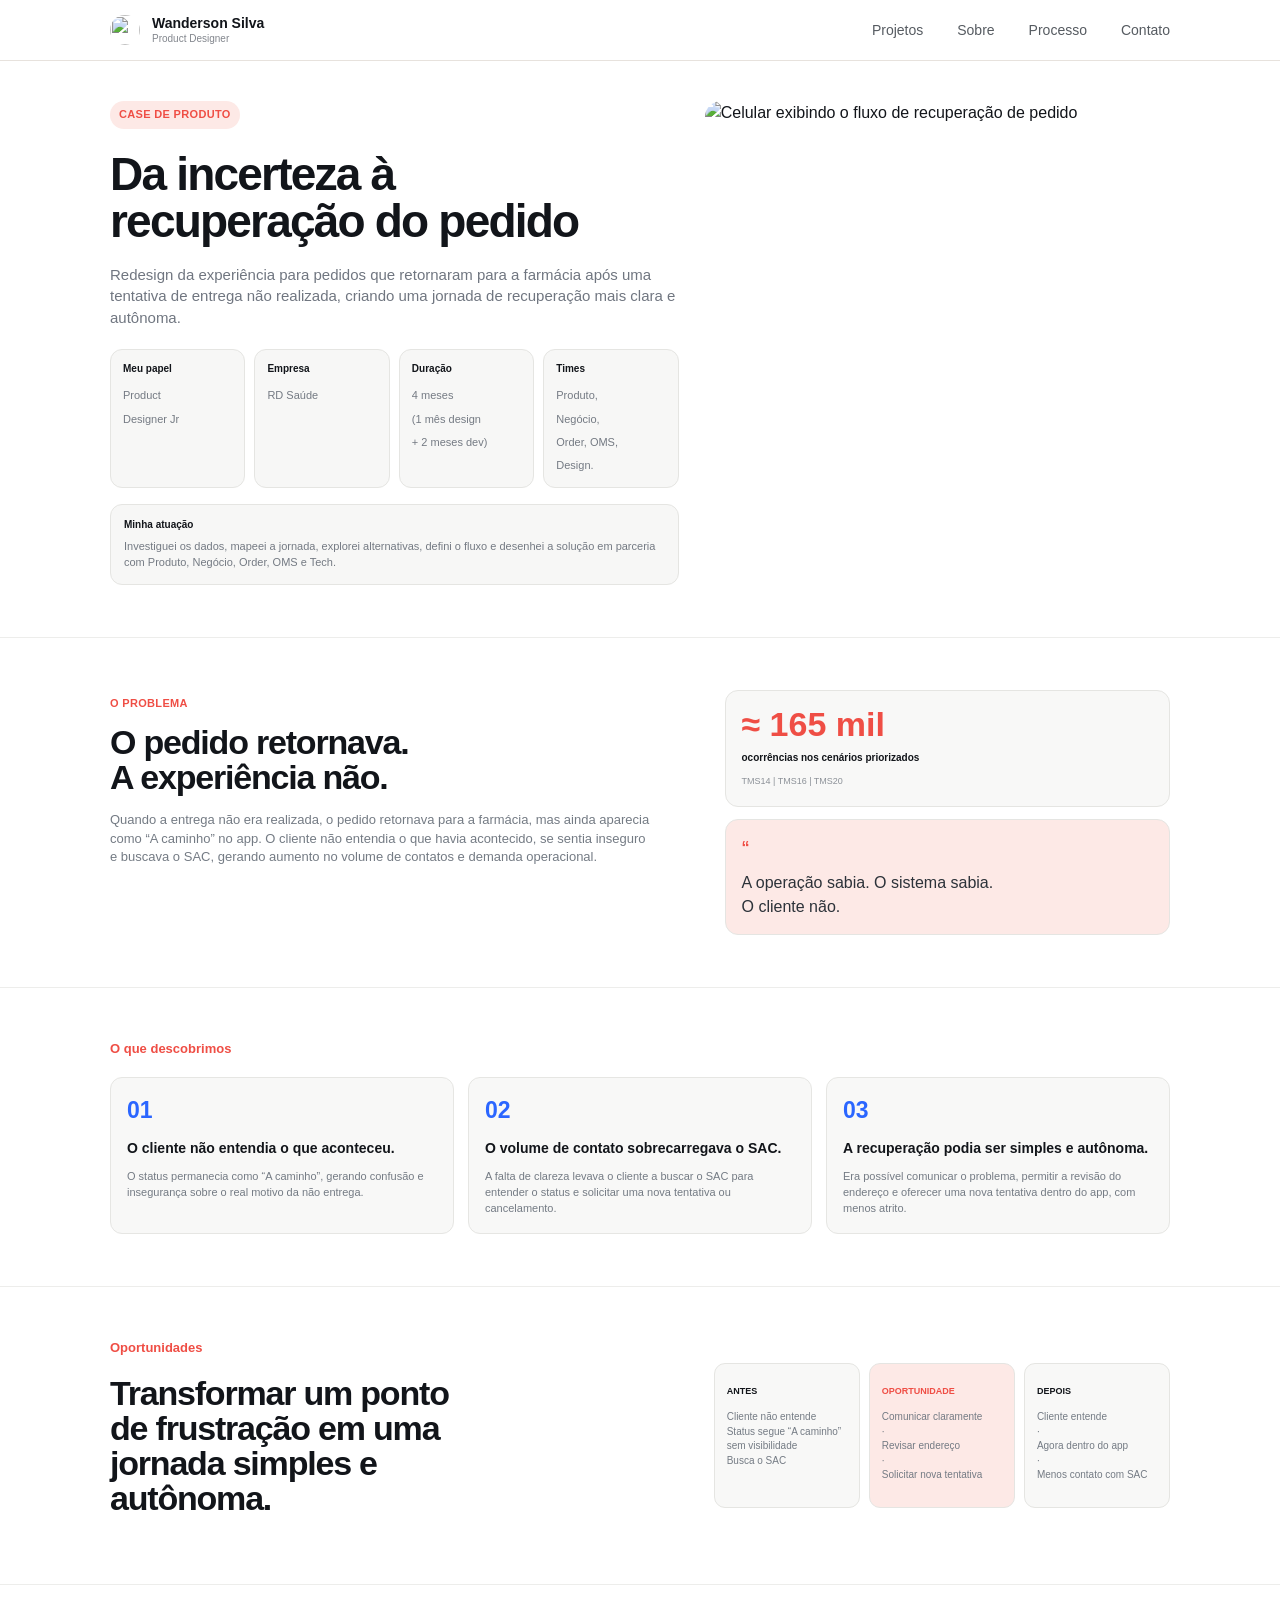
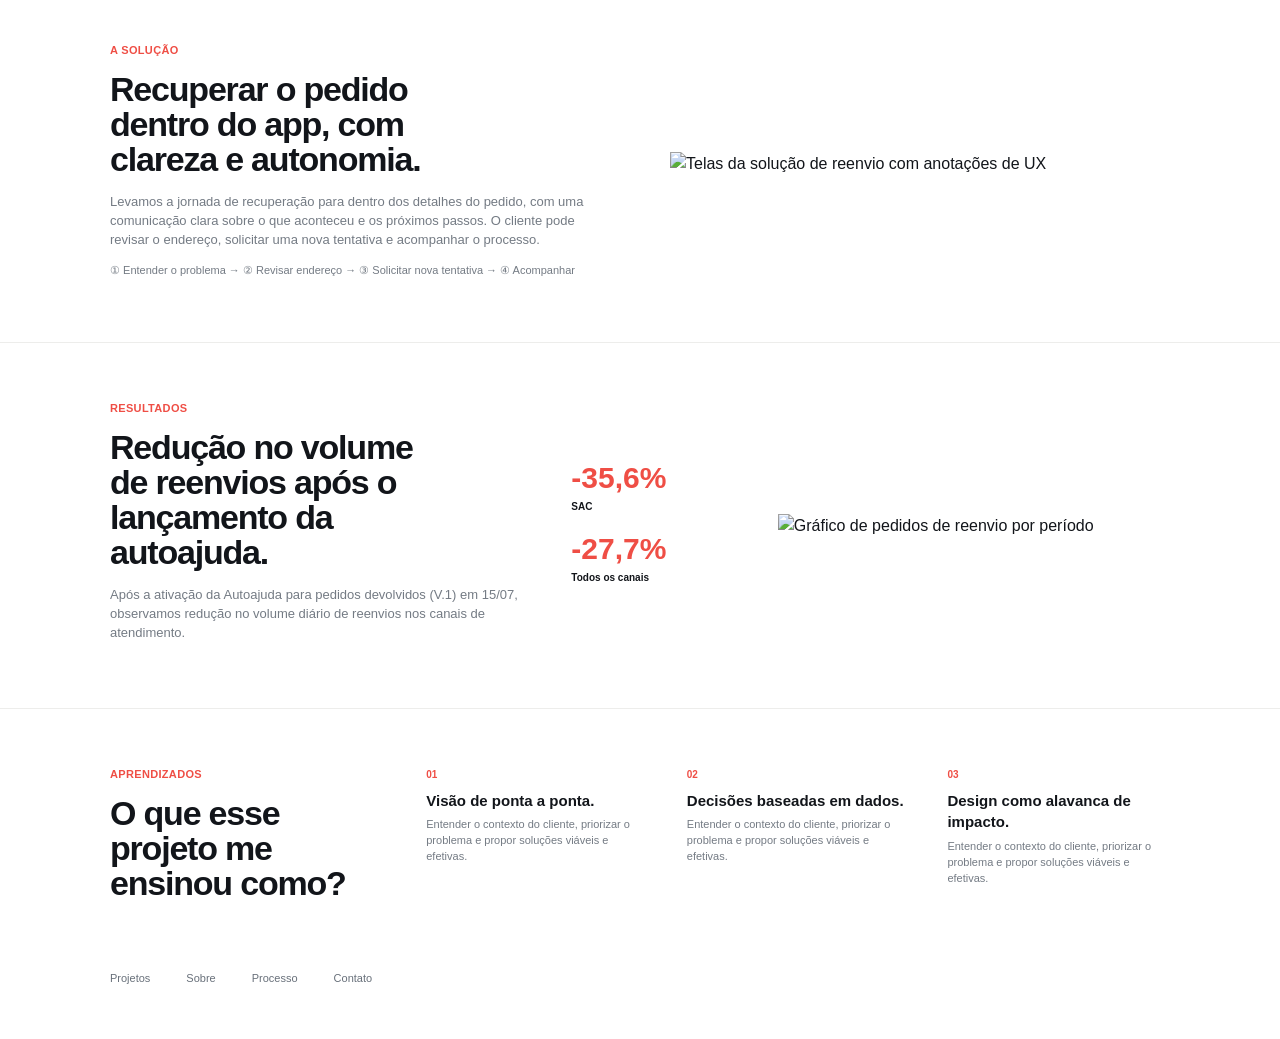
==== case-reenvio.html @ 33a37ca5 "Add reenvio case page" ====
<!doctype html>
<html lang="pt-BR">
<head>
  <meta charset="utf-8" />
  <meta name="viewport" content="width=device-width, initial-scale=1" />
  <title>Reenvio de pedidos — Wanderson Silva</title>
  <meta name="description" content="Case de produto: reenvio automático de pedidos." />
  <link rel="stylesheet" href="styles.css" />
</head>
<body class="case-page">
<header class="site-header case-header"><div class="container header-inner">
  <a class="case-brand" href="index.html"><img data-b64="profile.jpg.b64" src="" alt=""><span><strong>Wanderson Silva</strong><small>Product Designer</small></span></a>
  <nav class="desktop-nav"><a href="index.html#projetos">Projetos</a><a href="index.html#sobre">Sobre</a><a href="index.html#processo">Processo</a><a href="index.html#contato">Contato</a></nav>
</div></header>
<main>
  <section class="case-hero section-white"><div class="container case-hero-grid">
    <div><span class="eyebrow case-pill">CASE DE PRODUTO</span><h1>Da incerteza à<br>recuperação do pedido</h1><p class="case-lead">Redesign da experiência para pedidos que retornaram para a farmácia após uma tentativa de entrega não realizada, criando uma jornada de recuperação mais clara e autônoma.</p>
      <div class="meta-grid"><div><b>Meu papel</b><span>Product<br>Designer Jr</span></div><div><b>Empresa</b><span>RD Saúde</span></div><div><b>Duração</b><span>4 meses<br>(1 mês design<br>+ 2 meses dev)</span></div><div><b>Times</b><span>Produto,<br>Negócio,<br>Order, OMS,<br>Design.</span></div></div>
      <div class="my-role"><b>Minha atuação</b><p>Investiguei os dados, mapeei a jornada, explorei alternativas, defini o fluxo e desenhei a solução em parceria com Produto, Negócio, Order, OMS e Tech.</p></div>
    </div>
    <img class="case-hero-image" data-b64="case-hero.jpg.b64" src="" alt="Celular exibindo o fluxo de recuperação de pedido">
  </div></section>

  <section class="case-section"><div class="container two-col case-problem"><div><span class="eyebrow case-red">O PROBLEMA</span><h2>O pedido retornava.<br>A experiência não.</h2><p>Quando a entrega não era realizada, o pedido retornava para a farmácia, mas ainda aparecia como “A caminho” no app. O cliente não entendia o que havia acontecido, se sentia inseguro e buscava o SAC, gerando aumento no volume de contatos e demanda operacional.</p></div><div class="problem-side"><div class="metric-card"><strong>≈ 165 mil</strong><b>ocorrências nos cenários priorizados</b><small>TMS14 | TMS16 | TMS20</small></div><div class="quote-card"><span>“</span><p>A operação sabia. O sistema sabia.<br>O cliente não.</p></div></div></div></section>

  <section class="case-section case-discover"><div class="container"><span class="section-label-red">O que descobrimos</span><div class="discover-grid">
    <article><strong>01</strong><h3>O cliente não entendia o que aconteceu.</h3><p>O status permanecia como “A caminho”, gerando confusão e insegurança sobre o real motivo da não entrega.</p></article>
    <article><strong>02</strong><h3>O volume de contato sobrecarregava o SAC.</h3><p>A falta de clareza levava o cliente a buscar o SAC para entender o status e solicitar uma nova tentativa ou cancelamento.</p></article>
    <article><strong>03</strong><h3>A recuperação podia ser simples e autônoma.</h3><p>Era possível comunicar o problema, permitir a revisão do endereço e oferecer uma nova tentativa dentro do app, com menos atrito.</p></article>
  </div></div></section>

  <section class="case-section"><div class="container opportunity-grid"><div><span class="section-label-red">Oportunidades</span><h2>Transformar um ponto<br>de frustração em uma<br>jornada simples e<br>autônoma.</h2></div><div class="opportunity-cards"><article><b>ANTES</b><p>Cliente não entende<br>Status segue “A caminho” sem visibilidade<br>Busca o SAC</p></article><article class="highlight"><b>OPORTUNIDADE</b><p>Comunicar claramente<br>·<br>Revisar endereço<br>·<br>Solicitar nova tentativa</p></article><article><b>DEPOIS</b><p>Cliente entende<br>·<br>Agora dentro do app<br>·<br>Menos contato com SAC</p></article></div></div></section>

  <section class="case-section"><div class="container solution-grid"><div><span class="eyebrow case-red">A SOLUÇÃO</span><h2>Recuperar o pedido<br>dentro do app, com<br>clareza e autonomia.</h2><p>Levamos a jornada de recuperação para dentro dos detalhes do pedido, com uma comunicação clara sobre o que aconteceu e os próximos passos. O cliente pode revisar o endereço, solicitar uma nova tentativa e acompanhar o processo.</p><p class="flow-line">① Entender o problema → ② Revisar endereço → ③ Solicitar nova tentativa → ④ Acompanhar</p></div><div><img class="solution-image" data-b64="case-solution.jpg.b64" src="" alt="Telas da solução de reenvio com anotações de UX"></div></div></section>

  <section class="case-section results-section"><div class="container results-grid"><div><span class="eyebrow case-red">RESULTADOS</span><h2>Redução no volume<br>de reenvios após o<br>lançamento da<br>autoajuda.</h2><p>Após a ativação da Autoajuda para pedidos devolvidos (V.1) em 15/07, observamos redução no volume diário de reenvios nos canais de atendimento.</p></div><div class="result-metrics"><div><strong>-35,6%</strong><span>SAC</span></div><div><strong>-27,7%</strong><span>Todos os canais</span></div></div><div><img class="chart-image" data-b64="case-chart.jpg.b64" src="" alt="Gráfico de pedidos de reenvio por período"></div></div></section>

  <section class="case-section learnings"><div class="container learn-grid"><div><span class="eyebrow case-red">APRENDIZADOS</span><h2>O que esse<br>projeto me<br>ensinou como?</h2></div><article><b>01</b><h3>Visão de ponta a ponta.</h3><p>Entender o contexto do cliente, priorizar o problema e propor soluções viáveis e efetivas.</p></article><article><b>02</b><h3>Decisões baseadas em dados.</h3><p>Entender o contexto do cliente, priorizar o problema e propor soluções viáveis e efetivas.</p></article><article><b>03</b><h3>Design como alavanca de impacto.</h3><p>Entender o contexto do cliente, priorizar o problema e propor soluções viáveis e efetivas.</p></article></div>
    <div class="container case-bottom-nav"><a href="index.html#projetos">Projetos</a><a href="index.html#sobre">Sobre</a><a href="index.html#processo">Processo</a><a href="index.html#contato">Contato</a></div>
  </section>
</main>
<script src="script.js"></script>
</body></html>
---- styles.css ----
:root{--bg:#fff;--text:#12151a;--muted:#6f747b;--line:#e7e2dd;--soft:#f7f6f4;--accent:#cc855c;--accent-soft:#f0e2d8;--dark:#101317;--dark-2:#191d23;--green:#28c76f;--red:#ef4e45;--red-soft:#fde9e6;--blue:#2b66ff;--radius:14px}
*{box-sizing:border-box}html{scroll-behavior:smooth}body{margin:0;font-family:Arial,Helvetica,sans-serif;color:var(--text);background:var(--bg);line-height:1.45}a{color:inherit;text-decoration:none}button{font:inherit}.container{width:min(1060px,calc(100% - 64px));margin:auto}.site-header{height:72px;border-bottom:1px solid var(--line);display:flex;align-items:center;background:rgba(255,255,255,.96);position:sticky;top:0;z-index:20;backdrop-filter:blur(10px)}.header-inner{display:flex;align-items:center;justify-content:space-between}.brand{font-weight:700;font-size:28px;letter-spacing:-1.2px}.desktop-nav{display:flex;gap:34px;align-items:center;font-size:14px}.desktop-nav a{color:#565b61}.desktop-nav a:hover{color:#111}.header-actions{display:flex;gap:14px;align-items:center}.btn{display:inline-flex;align-items:center;justify-content:center;gap:9px;border-radius:999px;padding:13px 24px;font-weight:700;font-size:13px;border:1px solid transparent;transition:.2s}.btn-small{padding:10px 18px}.btn-dark{background:#12151a;color:#fff}.btn-dark:hover{transform:translateY(-1px)}.btn-outline{border-color:#60656b;background:#fff}.btn-outline:hover{background:#f5f5f5}.icon-btn{width:38px;height:38px;border-radius:50%;border:0;background:#11151a;color:#fff;display:grid;place-items:center;cursor:pointer}.section-white{background:#fff}.hero{padding:44px 0 54px}.hero-grid{min-height:470px;display:grid;grid-template-columns:1.05fr .95fr;gap:56px;align-items:center}.eyebrow{font-size:11px;font-weight:700;letter-spacing:.03em}.pill{display:inline-block;background:var(--accent-soft);padding:7px 11px;border-radius:999px}.hero h1{font-size:46px;line-height:1.03;letter-spacing:-1.8px;margin:34px 0 36px;max-width:650px}.hero h1 span,.about h2 span{color:var(--accent)}.hero-copy>p{max-width:420px;color:var(--muted);font-size:15px;margin-bottom:28px}.hero-actions{display:flex;gap:12px;flex-wrap:wrap}.availability{font-size:12px;color:#75797f;margin-top:24px;display:flex;gap:9px;align-items:center}.availability i{width:8px;height:8px;background:#2ecc71;border-radius:50%}.hero-visual{height:430px;position:relative;display:grid;place-items:center}.hero-visual img{width:310px;height:310px;object-fit:cover;border-radius:50%;position:relative;z-index:2}.orbit{position:absolute;width:410px;height:410px;border:1px dashed #e7d4c7;border-radius:50%}.dot{position:absolute;background:#101317;border-radius:50%;z-index:3}.dot-1{width:74px;height:74px;right:-10px;top:132px}.dot-2{width:100px;height:100px;right:20px;bottom:62px}.dot-3{width:72px;height:72px;left:255px;bottom:3px}
.projects{background:var(--dark);color:#fff;padding:52px 0 64px}.projects-head{display:flex;align-items:center;justify-content:space-between;margin-bottom:28px}.green{color:var(--green)}.projects-tools{display:flex;align-items:center;gap:14px;font-size:12px}.round-arrow{width:34px;height:34px;border:1px solid #2d3238;background:transparent;color:#fff;border-radius:50%;cursor:pointer}.project-window{overflow:hidden}.project-track{display:flex;gap:32px;transition:transform .35s ease}.project-card{flex:0 0 calc((100% - 64px)/3);background:var(--dark-2);border:1px solid #313740;border-radius:14px;overflow:hidden}.project-image{display:block;aspect-ratio:1.55/1;overflow:hidden;background:#090a0c}.project-image img{width:100%;height:100%;object-fit:cover;display:block}.project-body{padding:20px 22px 22px}.tag-dark{display:inline-block;background:#252a31;color:#9ca3ad;border-radius:999px;padding:5px 9px;font-size:10px}.project-card h3{font-family:Arial,Helvetica,sans-serif;font-size:22px;letter-spacing:-.4px;margin:12px 0 8px}.project-card p{color:#939aa4;font-size:12px;margin:0 0 22px}.case-link{font-size:12px;font-weight:700}.case-link.disabled{opacity:.55}
.process{padding:58px 0;border-bottom:1px solid var(--line)}.process-grid{display:grid;grid-template-columns:1.8fr repeat(4,1fr);gap:36px;align-items:start}.accent{color:var(--accent)}.process-intro h2,.about h2,.contact h2{font-size:34px;line-height:1.05;letter-spacing:-.9px;margin:10px 0 20px}.process-intro p,.process-step p{color:var(--muted);font-size:12px}.process-icon{width:42px;height:42px;border-radius:50%;display:grid;place-items:center;background:var(--accent-soft);color:var(--accent);font-size:20px}.process-step h3{font-size:17px;margin:11px 0 6px}.process-step>div{display:flex;gap:6px;flex-wrap:wrap}.process-step>div span{background:#f4f4f4;color:#8a8e94;border-radius:999px;font-size:9px;padding:4px 7px}
.about{padding:58px 0 64px}.about-grid{display:grid;grid-template-columns:1.1fr .9fr;gap:100px}.about h2{font-size:38px;margin-top:12px}.about-copy p{font-size:13px;color:var(--muted);max-width:600px}.principles>.eyebrow{display:block;margin-bottom:22px}.principle{display:grid;grid-template-columns:42px 1fr;gap:14px;margin:16px 0}.principle>b{width:36px;height:36px;border-radius:8px;background:var(--accent-soft);color:var(--accent);display:grid;place-items:center}.principle h3{margin:0;font-size:15px}.principle p{margin:4px 0 0;color:var(--muted);font-size:11px}.contact{background:var(--dark);color:#fff;padding:62px 0}.contact-inner{display:flex;justify-content:space-between;align-items:center}.footer-eyebrow{color:var(--accent)}.contact h2{font-size:32px;margin:10px 0}.contact p{color:#9ca1a8;font-size:12px}.contact-actions{display:flex;align-items:center;gap:12px}.btn-accent{background:var(--accent);color:#fff;padding-inline:29px}.footer-icon{background:#1d2127;color:#fff}
.case-page{background:#fff}.case-header{position:relative;height:61px}.case-brand{display:flex;gap:12px;align-items:center}.case-brand img{width:30px;height:30px;border-radius:50%;object-fit:cover}.case-brand span{display:flex;flex-direction:column;line-height:1.1}.case-brand strong{font-size:14px}.case-brand small{font-size:10px;color:#82868d;margin-top:2px}.case-hero{padding:40px 0 52px}.case-hero-grid{display:grid;grid-template-columns:1.1fr .9fr;gap:26px;align-items:start}.case-pill{display:inline-block;color:var(--red);background:var(--red-soft);padding:6px 9px;border-radius:999px}.case-hero h1{font-size:46px;line-height:1.03;letter-spacing:-1.8px;margin:22px 0 18px}.case-lead{font-size:15px;color:#707680;max-width:580px}.meta-grid{display:grid;grid-template-columns:repeat(4,1fr);gap:9px;margin:20px 0 16px}.meta-grid>div,.my-role{background:#f7f7f6;border:1px solid #e5e5e2;border-radius:12px;padding:12px}.meta-grid b,.my-role b{font-size:10px;display:block;margin-bottom:6px}.meta-grid span,.my-role p{font-size:11px;color:#747a83;margin:0}.my-role{padding:13px}.case-hero-image{width:100%;height:395px;border-radius:16px;object-fit:cover}.case-section{padding:52px 0;border-top:1px solid #ededeb}.two-col{display:grid;grid-template-columns:1.1fr .9fr;gap:70px;align-items:start}.case-red,.section-label-red{color:var(--red);font-weight:700}.case-section h2{font-size:34px;line-height:1.03;letter-spacing:-1.2px;margin:12px 0 16px}.case-section p{color:#747b84;font-size:13px}.problem-side{display:grid;gap:12px}.metric-card,.quote-card{border:1px solid #e5e5e2;border-radius:13px;padding:16px;background:#f8f8f7}.metric-card strong{display:block;color:var(--red);font-size:34px;line-height:1}.metric-card b{display:block;font-size:10px;margin:10px 0 2px}.metric-card small{color:#8b9097;font-size:9px}.quote-card{background:var(--red-soft)}.quote-card span{color:var(--red);font-weight:700}.quote-card p{font-size:16px;color:#2c3239;margin:12px 0 0}.section-label-red{font-size:13px;display:block;margin-bottom:18px}.discover-grid{display:grid;grid-template-columns:repeat(3,1fr);gap:14px}.discover-grid article{padding:16px;border-radius:12px;border:1px solid #e6e6e3;background:#f8f8f7}.discover-grid strong{color:var(--blue);font-size:23px}.discover-grid h3{font-size:14px;margin:11px 0}.discover-grid p{font-size:11px;margin:0}.opportunity-grid{display:grid;grid-template-columns:1.1fr .9fr;gap:46px;align-items:center}.opportunity-cards{display:grid;grid-template-columns:repeat(3,1fr);gap:9px}.opportunity-cards article{padding:13px 12px;border:1px solid #e5e5e2;background:#f8f8f7;border-radius:11px;min-height:145px}.opportunity-cards .highlight{background:var(--red-soft)}.opportunity-cards b{font-size:9px}.opportunity-cards .highlight b{color:var(--red)}.opportunity-cards p{font-size:10px}.solution-grid{display:grid;grid-template-columns:1fr 1fr;gap:60px;align-items:center}.flow-line{font-size:11px!important}.solution-image{width:100%;display:block}.results-grid{display:grid;grid-template-columns:1.1fr .45fr 1fr;gap:30px;align-items:center}.result-metrics{display:grid;gap:18px}.result-metrics strong{display:block;color:var(--red);font-size:30px;line-height:1}.result-metrics span{font-size:10px;font-weight:700}.chart-image{width:100%;display:block}.learn-grid{display:grid;grid-template-columns:1.25fr repeat(3,1fr);gap:38px}.learn-grid article>b{color:var(--red);font-size:10px}.learn-grid h3{font-size:15px;margin:6px 0}.learn-grid p{font-size:11px;margin:0}.case-bottom-nav{display:flex;gap:36px;font-size:11px;color:#68707a;margin-top:54px}
body.dark{--bg:#0d1014;--text:#f5f5f4;--muted:#a5abb3;--line:#262b31;--soft:#171b20;background:#0d1014;color:#f5f5f4}body.dark .site-header{background:rgba(13,16,20,.95)}body.dark .section-white,body.dark .hero,body.dark .process,body.dark .about{background:#0d1014}body.dark .btn-outline{background:transparent;color:#fff;border-color:#6b7178}body.dark .desktop-nav a{color:#c5c8cc}body.dark .process-step>div span{background:#181d22}body.dark .principle p,body.dark .about-copy p{color:#a8adb5}
@media(max-width:900px){.desktop-nav{display:none}.container{width:min(100% - 32px,720px)}.brand{font-size:23px}.header-actions .btn{display:none}.hero-grid,.case-hero-grid,.two-col,.opportunity-grid,.solution-grid,.about-grid,.results-grid{grid-template-columns:1fr}.hero{padding-top:28px}.hero-grid{gap:16px}.hero h1{font-size:39px}.hero-visual{height:360px}.hero-visual img{width:270px;height:270px}.orbit{width:330px;height:330px}.dot-1{right:5px}.dot-2{right:18px}.dot-3{left:56%;bottom:12px}.projects{padding:42px 0}.project-card{flex-basis:82%}.process-grid{grid-template-columns:1fr 1fr}.process-intro{grid-column:1/-1}.about-grid{gap:42px}.contact-inner{align-items:flex-start;gap:30px;flex-direction:column}.case-hero h1{font-size:38px}.case-hero-image{height:380px}.meta-grid{grid-template-columns:1fr 1fr}.discover-grid,.opportunity-cards,.learn-grid{grid-template-columns:1fr}.results-grid{gap:20px}.result-metrics{grid-template-columns:1fr 1fr}.case-bottom-nav{flex-wrap:wrap}.case-section{padding:40px 0}}
@media(max-width:560px){.site-header{height:62px}.container{width:calc(100% - 24px)}.brand{font-size:20px}.hero h1{font-size:33px}.hero-copy>p{font-size:14px}.hero-actions{align-items:flex-start}.hero-visual{height:320px}.hero-visual img{width:235px;height:235px}.orbit{width:290px;height:290px}.dot-1{width:54px;height:54px;right:1px}.dot-2{width:70px;height:70px}.dot-3{width:54px;height:54px}.projects-head{align-items:flex-start;gap:20px}.projects-tools>a{display:none}.project-card{flex-basis:90%}.process-grid{grid-template-columns:1fr}.process-intro{grid-column:auto}.about h2,.contact h2,.case-section h2{font-size:30px}.case-hero{padding-top:28px}.case-hero h1{font-size:36px}.case-hero-image{height:auto}.case-lead{font-size:14px}.meta-grid{grid-template-columns:1fr 1fr}.case-section p{font-size:12px}.result-metrics{grid-template-columns:1fr 1fr}}
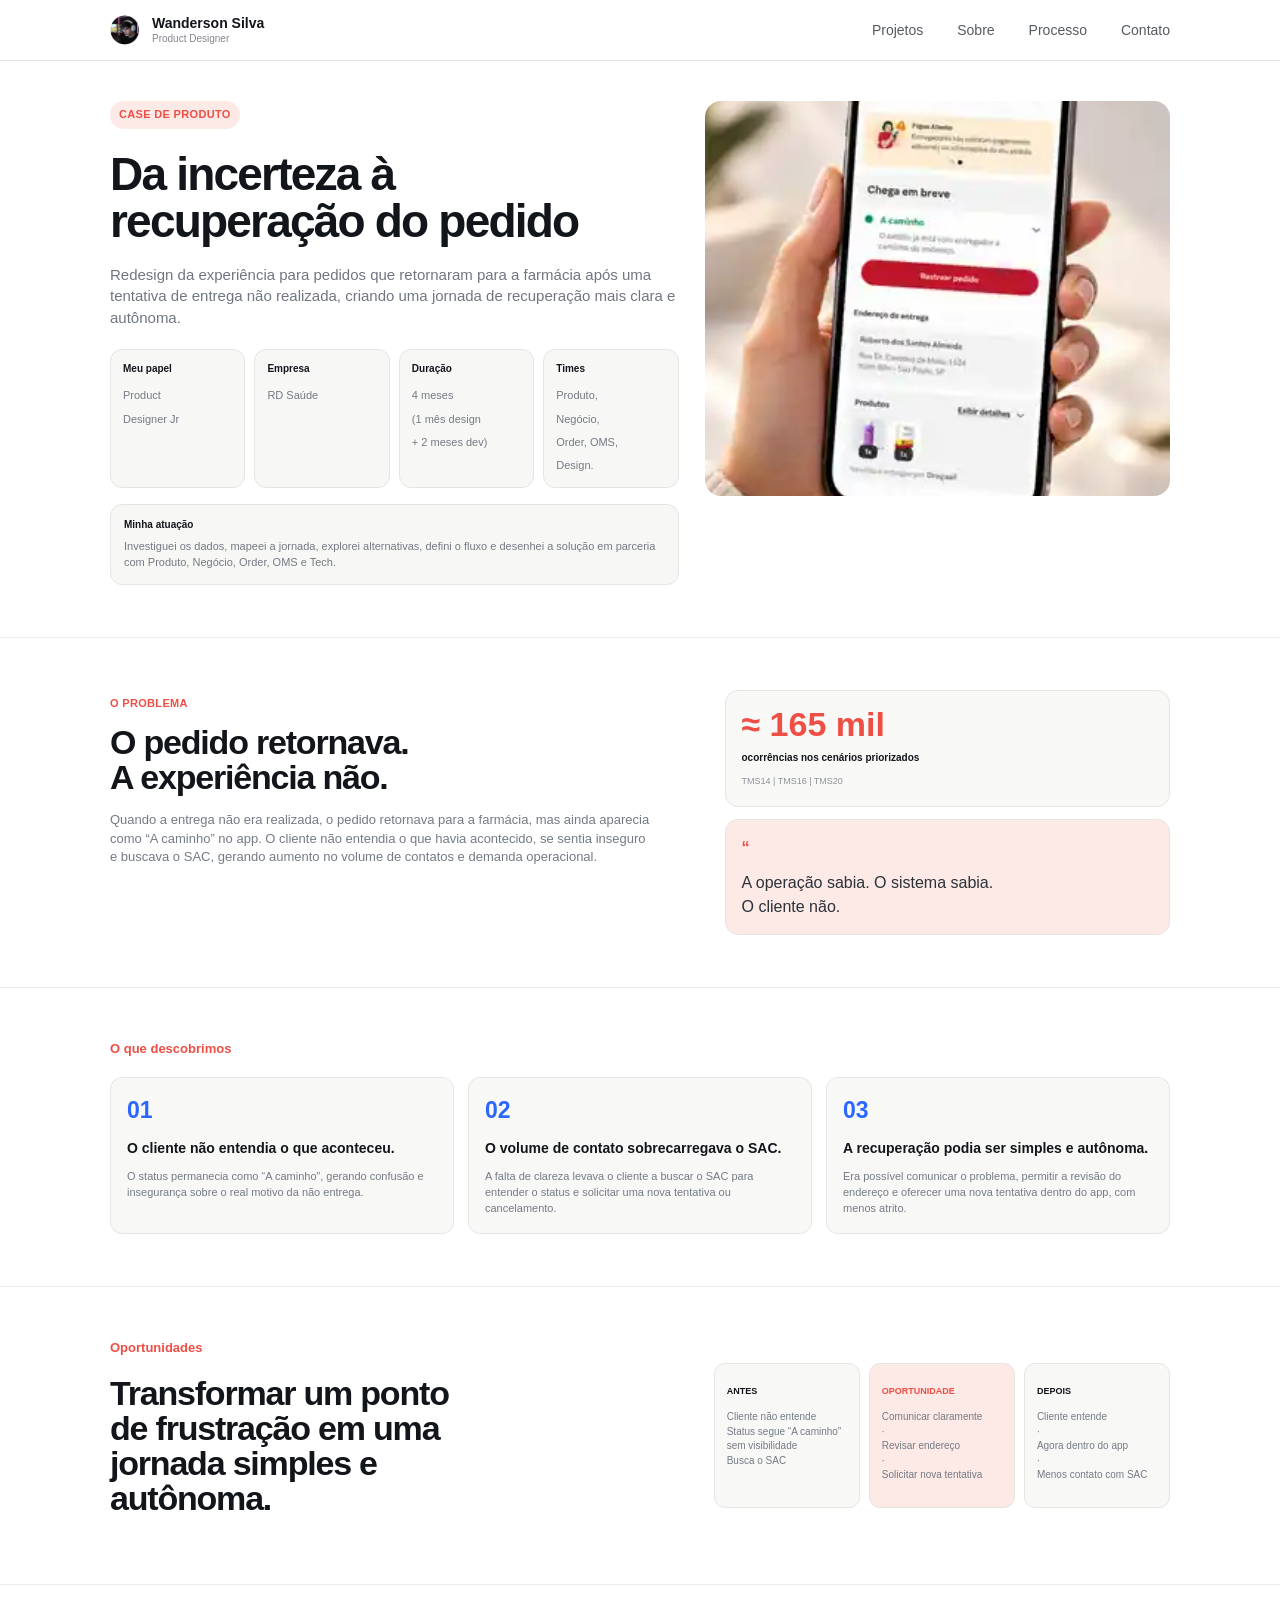
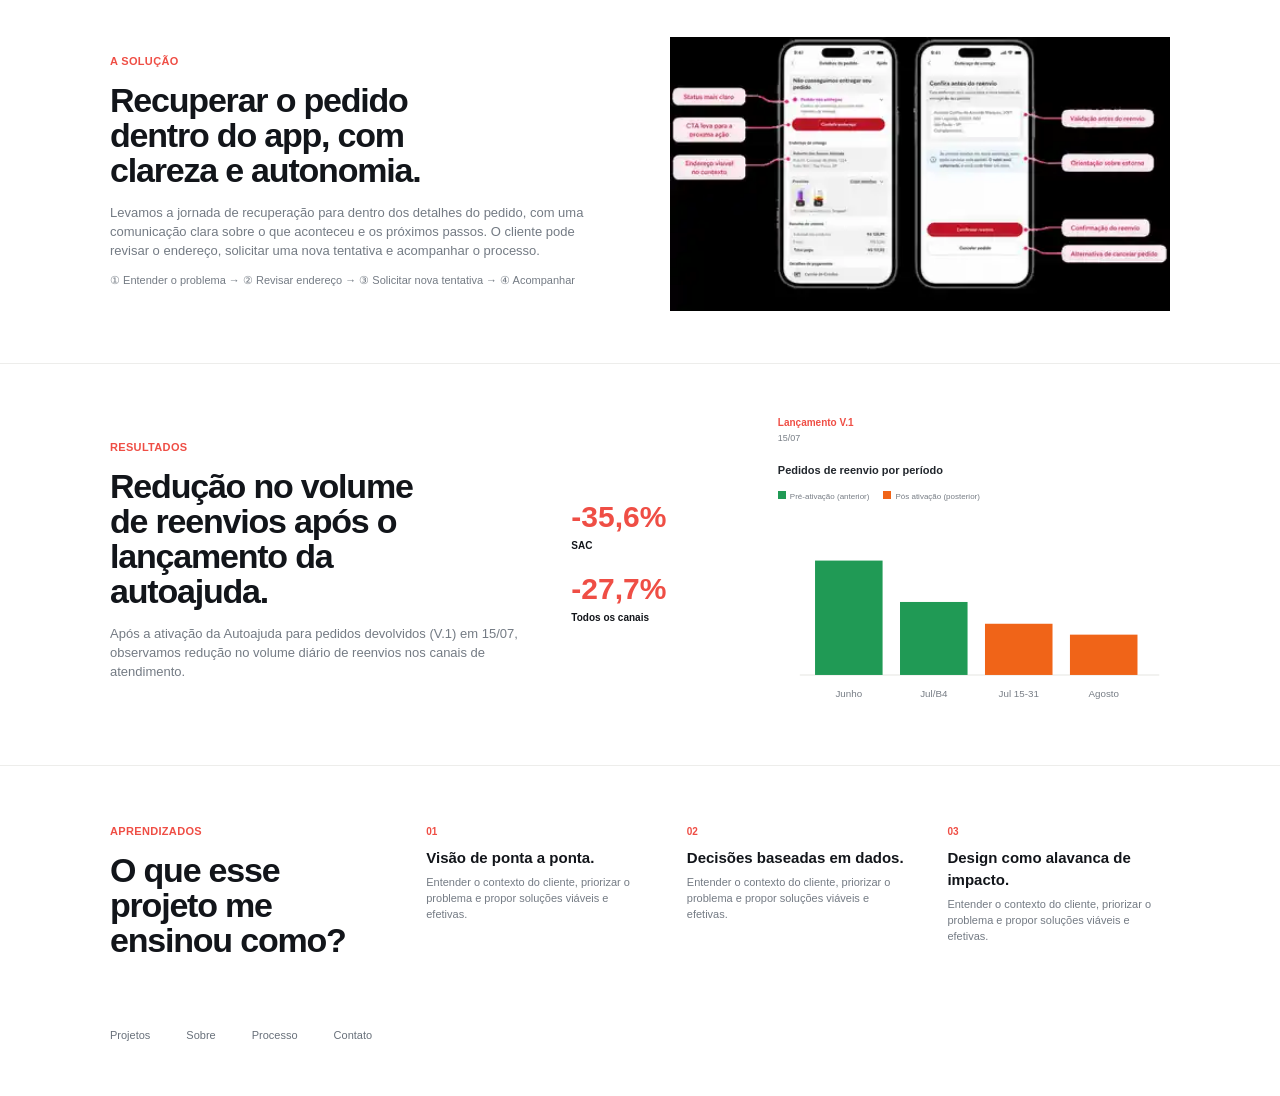
==== commit b9b6582d: "Wire reenvio case assets and results chart" ====
--- a/case-reenvio.html
+++ b/case-reenvio.html
@@ -9,7 +9,7 @@
 </head>
 <body class="case-page">
 <header class="site-header case-header"><div class="container header-inner">
-  <a class="case-brand" href="index.html"><img data-b64="profile.jpg.b64" src="" alt=""><span><strong>Wanderson Silva</strong><small>Product Designer</small></span></a>
+  <a class="case-brand" href="index.html"><img data-b64="assets/profile.webp.b64" data-mime="image/webp" src="" alt=""><span><strong>Wanderson Silva</strong><small>Product Designer</small></span></a>
   <nav class="desktop-nav"><a href="index.html#projetos">Projetos</a><a href="index.html#sobre">Sobre</a><a href="index.html#processo">Processo</a><a href="index.html#contato">Contato</a></nav>
 </div></header>
 <main>
@@ -18,7 +18,7 @@
       <div class="meta-grid"><div><b>Meu papel</b><span>Product<br>Designer Jr</span></div><div><b>Empresa</b><span>RD Saúde</span></div><div><b>Duração</b><span>4 meses<br>(1 mês design<br>+ 2 meses dev)</span></div><div><b>Times</b><span>Produto,<br>Negócio,<br>Order, OMS,<br>Design.</span></div></div>
       <div class="my-role"><b>Minha atuação</b><p>Investiguei os dados, mapeei a jornada, explorei alternativas, defini o fluxo e desenhei a solução em parceria com Produto, Negócio, Order, OMS e Tech.</p></div>
     </div>
-    <img class="case-hero-image" data-b64="case-hero.jpg.b64" src="" alt="Celular exibindo o fluxo de recuperação de pedido">
+    <img class="case-hero-image" data-b64="assets/case-hero.webp.b64" data-mime="image/webp" src="" alt="Celular exibindo o fluxo de recuperação de pedido">
   </div></section>
 
   <section class="case-section"><div class="container two-col case-problem"><div><span class="eyebrow case-red">O PROBLEMA</span><h2>O pedido retornava.<br>A experiência não.</h2><p>Quando a entrega não era realizada, o pedido retornava para a farmácia, mas ainda aparecia como “A caminho” no app. O cliente não entendia o que havia acontecido, se sentia inseguro e buscava o SAC, gerando aumento no volume de contatos e demanda operacional.</p></div><div class="problem-side"><div class="metric-card"><strong>≈ 165 mil</strong><b>ocorrências nos cenários priorizados</b><small>TMS14 | TMS16 | TMS20</small></div><div class="quote-card"><span>“</span><p>A operação sabia. O sistema sabia.<br>O cliente não.</p></div></div></div></section>
@@ -31,9 +31,25 @@
 
   <section class="case-section"><div class="container opportunity-grid"><div><span class="section-label-red">Oportunidades</span><h2>Transformar um ponto<br>de frustração em uma<br>jornada simples e<br>autônoma.</h2></div><div class="opportunity-cards"><article><b>ANTES</b><p>Cliente não entende<br>Status segue “A caminho” sem visibilidade<br>Busca o SAC</p></article><article class="highlight"><b>OPORTUNIDADE</b><p>Comunicar claramente<br>·<br>Revisar endereço<br>·<br>Solicitar nova tentativa</p></article><article><b>DEPOIS</b><p>Cliente entende<br>·<br>Agora dentro do app<br>·<br>Menos contato com SAC</p></article></div></div></section>
 
-  <section class="case-section"><div class="container solution-grid"><div><span class="eyebrow case-red">A SOLUÇÃO</span><h2>Recuperar o pedido<br>dentro do app, com<br>clareza e autonomia.</h2><p>Levamos a jornada de recuperação para dentro dos detalhes do pedido, com uma comunicação clara sobre o que aconteceu e os próximos passos. O cliente pode revisar o endereço, solicitar uma nova tentativa e acompanhar o processo.</p><p class="flow-line">① Entender o problema → ② Revisar endereço → ③ Solicitar nova tentativa → ④ Acompanhar</p></div><div><img class="solution-image" data-b64="case-solution.jpg.b64" src="" alt="Telas da solução de reenvio com anotações de UX"></div></div></section>
+  <section class="case-section"><div class="container solution-grid"><div><span class="eyebrow case-red">A SOLUÇÃO</span><h2>Recuperar o pedido<br>dentro do app, com<br>clareza e autonomia.</h2><p>Levamos a jornada de recuperação para dentro dos detalhes do pedido, com uma comunicação clara sobre o que aconteceu e os próximos passos. O cliente pode revisar o endereço, solicitar uma nova tentativa e acompanhar o processo.</p><p class="flow-line">① Entender o problema → ② Revisar endereço → ③ Solicitar nova tentativa → ④ Acompanhar</p></div><div><img class="solution-image" data-b64="assets/case-solution.webp.b64" data-mime="image/webp" src="" alt="Telas da solução de reenvio com anotações de UX"></div></div></section>
 
-  <section class="case-section results-section"><div class="container results-grid"><div><span class="eyebrow case-red">RESULTADOS</span><h2>Redução no volume<br>de reenvios após o<br>lançamento da<br>autoajuda.</h2><p>Após a ativação da Autoajuda para pedidos devolvidos (V.1) em 15/07, observamos redução no volume diário de reenvios nos canais de atendimento.</p></div><div class="result-metrics"><div><strong>-35,6%</strong><span>SAC</span></div><div><strong>-27,7%</strong><span>Todos os canais</span></div></div><div><img class="chart-image" data-b64="case-chart.jpg.b64" src="" alt="Gráfico de pedidos de reenvio por período"></div></div></section>
+  <section class="case-section results-section"><div class="container results-grid"><div><span class="eyebrow case-red">RESULTADOS</span><h2>Redução no volume<br>de reenvios após o<br>lançamento da<br>autoajuda.</h2><p>Após a ativação da Autoajuda para pedidos devolvidos (V.1) em 15/07, observamos redução no volume diário de reenvios nos canais de atendimento.</p></div><div class="result-metrics"><div><strong>-35,6%</strong><span>SAC</span></div><div><strong>-27,7%</strong><span>Todos os canais</span></div></div><div aria-label="Pedidos de reenvio por período">
+    <div style="font-family:Arial,Helvetica,sans-serif;color:#ef4e45;font-size:10px;font-weight:700;margin-bottom:2px">Lançamento V.1</div>
+    <div style="font-family:Arial,Helvetica,sans-serif;color:#777d85;font-size:9px;margin-bottom:18px">15/07</div>
+    <div style="font-family:Arial,Helvetica,sans-serif;color:#22272d;font-size:11px;font-weight:700;margin-bottom:12px">Pedidos de reenvio por período</div>
+    <div style="display:flex;gap:14px;align-items:center;font-family:Arial,Helvetica,sans-serif;color:#777d85;font-size:8px;margin-bottom:14px"><span><i style="display:inline-block;width:8px;height:8px;background:#209a55;margin-right:4px"></i>Pré-ativação (anterior)</span><span><i style="display:inline-block;width:8px;height:8px;background:#f06418;margin-right:4px"></i>Pós ativação (posterior)</span></div>
+    <svg class="chart-image" viewBox="0 0 360 180" role="img" aria-label="Gráfico de barras mostrando queda de junho até agosto" style="width:100%;height:auto;font-family:Arial,Helvetica,sans-serif">
+      <line x1="20" y1="145" x2="350" y2="145" stroke="#e5e5e2" stroke-width="1"/>
+      <rect x="34" y="40" width="62" height="105" fill="#209a55"/>
+      <rect x="112" y="78" width="62" height="67" fill="#209a55"/>
+      <rect x="190" y="98" width="62" height="47" fill="#f06418"/>
+      <rect x="268" y="108" width="62" height="37" fill="#f06418"/>
+      <text x="65" y="165" text-anchor="middle" font-size="9" fill="#777d85">Junho</text>
+      <text x="143" y="165" text-anchor="middle" font-size="9" fill="#777d85">Jul/B4</text>
+      <text x="221" y="165" text-anchor="middle" font-size="9" fill="#777d85">Jul 15-31</text>
+      <text x="299" y="165" text-anchor="middle" font-size="9" fill="#777d85">Agosto</text>
+    </svg>
+  </div></div></section>
 
   <section class="case-section learnings"><div class="container learn-grid"><div><span class="eyebrow case-red">APRENDIZADOS</span><h2>O que esse<br>projeto me<br>ensinou como?</h2></div><article><b>01</b><h3>Visão de ponta a ponta.</h3><p>Entender o contexto do cliente, priorizar o problema e propor soluções viáveis e efetivas.</p></article><article><b>02</b><h3>Decisões baseadas em dados.</h3><p>Entender o contexto do cliente, priorizar o problema e propor soluções viáveis e efetivas.</p></article><article><b>03</b><h3>Design como alavanca de impacto.</h3><p>Entender o contexto do cliente, priorizar o problema e propor soluções viáveis e efetivas.</p></article></div>
     <div class="container case-bottom-nav"><a href="index.html#projetos">Projetos</a><a href="index.html#sobre">Sobre</a><a href="index.html#processo">Processo</a><a href="index.html#contato">Contato</a></div>
